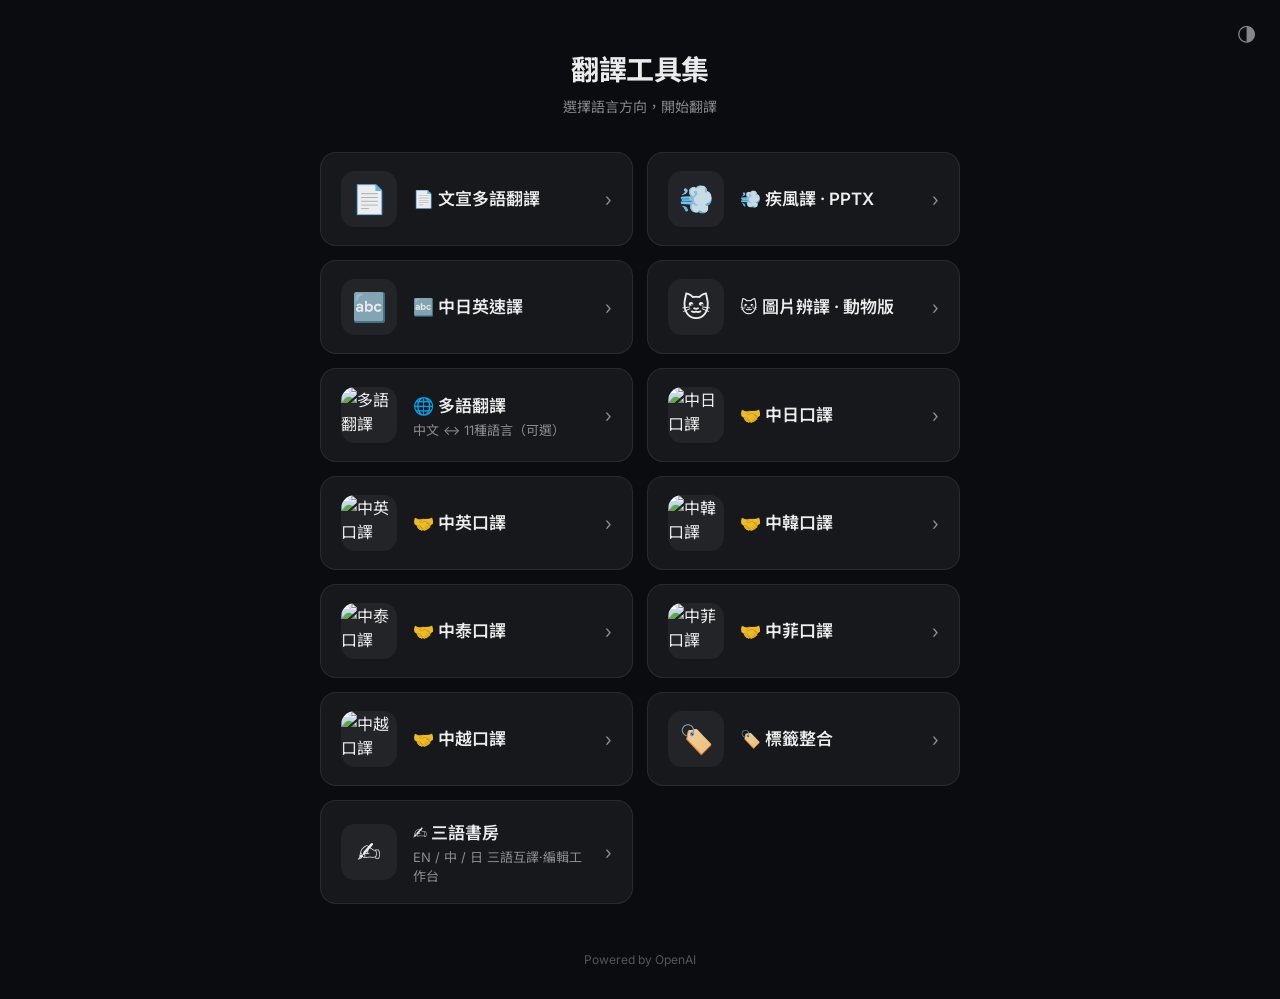
==== index.html @ 83347ee7 "Remove image-recognition and document-translation cards" ====
<!doctype html>
<html lang="zh-Hant" data-theme="dark">
<head>
  <meta charset="utf-8" />
  <meta name="viewport" content="width=device-width, initial-scale=1, viewport-fit=cover" />
  <meta name="apple-mobile-web-app-capable" content="yes" />
  <meta name="apple-mobile-web-app-status-bar-style" content="black-translucent" />
  <meta name="apple-mobile-web-app-title" content="翻譯工具" />
  <title>翻譯工具集</title>

  <link rel="preconnect" href="https://fonts.googleapis.com">
  <link rel="preconnect" href="https://fonts.gstatic.com" crossorigin>
  <link href="https://fonts.googleapis.com/css2?family=Inter:wght@400;500;600;700&family=Noto+Sans+TC:wght@400;500;600&display=swap" rel="stylesheet">

  <style>
    [data-theme="dark"]{
      --bg:#0a0c10;
      --card:rgba(255,255,255,0.05);
      --card-hover:rgba(255,255,255,0.09);
      --text:rgba(255,255,255,0.92);
      --muted:rgba(255,255,255,0.5);
      --accent:#6ee7b7;
      --border:rgba(255,255,255,0.08);
    }
    [data-theme="light"]{
      --bg:#f4f5f7;
      --card:rgba(0,0,0,0.03);
      --card-hover:rgba(0,0,0,0.07);
      --text:rgba(0,0,0,0.88);
      --muted:rgba(0,0,0,0.45);
      --accent:#059669;
      --border:rgba(0,0,0,0.08);
    }

    *{margin:0;padding:0;box-sizing:border-box}
    body{
      background:var(--bg);
      color:var(--text);
      font-family:Inter,"Noto Sans TC",system-ui,-apple-system,sans-serif;
      -webkit-font-smoothing:antialiased;
      min-height:100dvh;
      display:flex;
      flex-direction:column;
      align-items:center;
      padding:env(safe-area-inset-top) 16px 32px;
    }

    /* Header */
    .header{
      text-align:center;
      margin:48px 0 36px;
    }
    .header h1{
      font-size:28px;
      font-weight:700;
      letter-spacing:-0.02em;
      margin-bottom:8px;
    }
    .header p{
      font-size:14px;
      color:var(--muted);
    }

    /* Theme toggle */
    .theme-btn{
      position:fixed;
      top:max(12px, env(safe-area-inset-top));
      right:16px;
      background:none;
      border:none;
      color:var(--muted);
      font-size:22px;
      cursor:pointer;
      z-index:10;
      padding:8px;
      border-radius:8px;
      transition:background 0.2s;
    }
    .theme-btn:hover{background:var(--card-hover)}

    /* Grid */
    .grid{
      display:grid;
      grid-template-columns:1fr;
      gap:14px;
      width:100%;
      max-width:480px;
    }

    /* App card */
    .app-card{
      display:flex;
      align-items:center;
      gap:16px;
      padding:18px 20px;
      background:var(--card);
      border:1px solid var(--border);
      border-radius:16px;
      text-decoration:none;
      color:var(--text);
      transition:background 0.2s, border-color 0.2s, transform 0.15s;
      cursor:pointer;
    }
    .app-card:hover{
      background:var(--card-hover);
      border-color:var(--accent);
      transform:translateY(-2px);
    }
    .app-card:active{
      transform:scale(0.98);
    }

    .app-icon{
      width:56px;
      height:56px;
      border-radius:14px;
      object-fit:cover;
      flex-shrink:0;
      background:var(--card);
    }

    .app-info{
      flex:1;
      min-width:0;
    }
    .app-name{
      font-size:17px;
      font-weight:600;
      margin-bottom:3px;
    }
    .app-desc{
      font-size:13px;
      color:var(--muted);
    }
    .app-arrow{
      font-size:18px;
      color:var(--muted);
      flex-shrink:0;
    }

    /* Footer */
    .footer{
      margin-top:auto;
      padding-top:48px;
      text-align:center;
      font-size:12px;
      color:var(--muted);
      opacity:0.6;
    }

    @media(min-width:600px){
      .grid{
        grid-template-columns:repeat(2, 1fr);
        max-width:640px;
      }
    }
  </style>
</head>
<body>
  <button class="theme-btn" id="themeBtn" title="切換主題">◑</button>

  <div class="header">
    <h1>翻譯工具集</h1>
    <p>選擇語言方向，開始翻譯</p>
  </div>

  <div class="grid" id="appGrid">
    <!-- Apps are rendered by JS from the config below -->
  </div>

  <div class="footer">Powered by OpenAI</div>

  <script>
    // ============================================================
    // APP 清單 — 新增 APP 只要在這裡加一筆即可
    // ============================================================
    const APPS = [
      {
        name: '文宣多語翻譯',
        desc: '',
        url: 'https://kenkenno1.github.io/TAITRA-Translator/TAITRA_Translator_v1.9.4.html',
        icon: '',
        flag: '📄',
      },
      {
        name: '疾風譯 · PPTX',
        desc: '',
        url: 'https://kenkenno1.github.io/Speed-PPTX-Translator/%E7%96%BE%E9%A2%A8%E8%AD%AFv7.html',
        icon: '',
        flag: '💨',
      },
      {
        name: '中日英速譯',
        desc: '',
        url: 'https://kenkenno1.github.io/Trilingual-AI/Gemini%20%E4%B8%89%E8%AA%9E(AI%E5%8A%A9%E6%89%8B).html',
        icon: '',
        flag: '🔤',
      },
      {
        name: '圖片辨譯 · 動物版',
        desc: '',
        url: 'https://kenkenno1.github.io/Pet-OCR/%E8%BE%A8%E8%AD%AF_%E5%8B%95%E7%89%A9%E7%89%88.html',
        icon: '',
        flag: '🐱',
      },
      {
        name: '多語翻譯',
        desc: '中文 ↔ 11種語言（可選）',
        url: 'https://kenkenno1.github.io/multi-lang/',
        icon: 'https://kenkenno1.github.io/multi-lang/icon-180.png?v=2',
        flag: '🌐',
      },
      {
        name: '中日口譯',
        desc: '',
        url: 'https://kenkenno1.github.io/meeting-translator/',
        icon: 'https://kenkenno1.github.io/meeting-translator/icon-180.png?v=2',
        flag: '🤝',
      },
      {
        name: '中英口譯',
        desc: '',
        url: 'https://kenkenno1.github.io/EN-meeting/',
        icon: 'https://kenkenno1.github.io/EN-meeting/icon-180.png?v=1',
        flag: '🤝',
      },
      {
        name: '中韓口譯',
        desc: '',
        url: 'https://kenkenno1.github.io/meeting-translator-zh-ko/',
        icon: 'https://kenkenno1.github.io/meeting-translator-zh-ko/icon-180.png?v=1',
        flag: '🤝',
      },
      {
        name: '中泰口譯',
        desc: '',
        url: 'https://kenkenno1.github.io/meeting-translator-zh-th/',
        icon: 'https://kenkenno1.github.io/meeting-translator-zh-th/icon-180.png?v=1',
        flag: '🤝',
      },
      {
        name: '中菲口譯',
        desc: '',
        url: 'https://kenkenno1.github.io/meeting-translator-zh-fil/',
        icon: 'https://kenkenno1.github.io/meeting-translator-zh-fil/icon-180.png?v=1',
        flag: '🤝',
      },
      {
        name: '中越口譯',
        desc: '',
        url: 'https://kenkenno1.github.io/meeting-translator-zh-vie/',
        icon: 'https://kenkenno1.github.io/meeting-translator-zh-vie/icon-180.png?v=1',
        flag: '🤝',
      },
      {
        name: '標籤整合',
        desc: '',
        url: 'https://kenkenno1.github.io/Tagmerge_Preanalysis/PPT_v21_0_PreAnalysis.html',
        icon: '',
        flag: '🏷️',
      },
      {
        name: '三語書房',
        desc: 'EN / 中 / 日 三語互譯·編輯工作台',
        url: 'https://kenkenno1.github.io/Trilingual-Cabinet/三語書房 v2.html',
        icon: '',
        flag: '✍️',
      },
    ];

    // Render cards
    const grid = document.getElementById('appGrid');
    APPS.forEach(app => {
      const a = document.createElement('a');
      a.className = 'app-card';
      a.href = app.url;
      a.target = '_blank';
      a.rel = 'noopener';
      a.innerHTML = `
        ${app.customIcon
          ? app.customIcon
          : app.icon
            ? `<img class="app-icon" src="${app.icon}" alt="${app.name}" loading="lazy" />`
            : `<span class="app-icon" style="display:flex;align-items:center;justify-content:center;font-size:28px">${app.flag}</span>`}
        <div class="app-info">
          <div class="app-name">${app.flag} ${app.name}</div>
          <div class="app-desc">${app.desc}</div>
        </div>
        <span class="app-arrow">›</span>
      `;
      grid.appendChild(a);
    });

    // Theme toggle
    const themeBtn = document.getElementById('themeBtn');
    let theme = localStorage.getItem('hub_theme') || 'dark';
    applyTheme(theme);

    themeBtn.addEventListener('click', () => {
      theme = theme === 'dark' ? 'light' : 'dark';
      applyTheme(theme);
    });

    function applyTheme(t) {
      theme = t;
      document.documentElement.setAttribute('data-theme', t);
      localStorage.setItem('hub_theme', t);
      themeBtn.textContent = t === 'dark' ? '◑' : '◐';
    }
  </script>
</body>
</html>
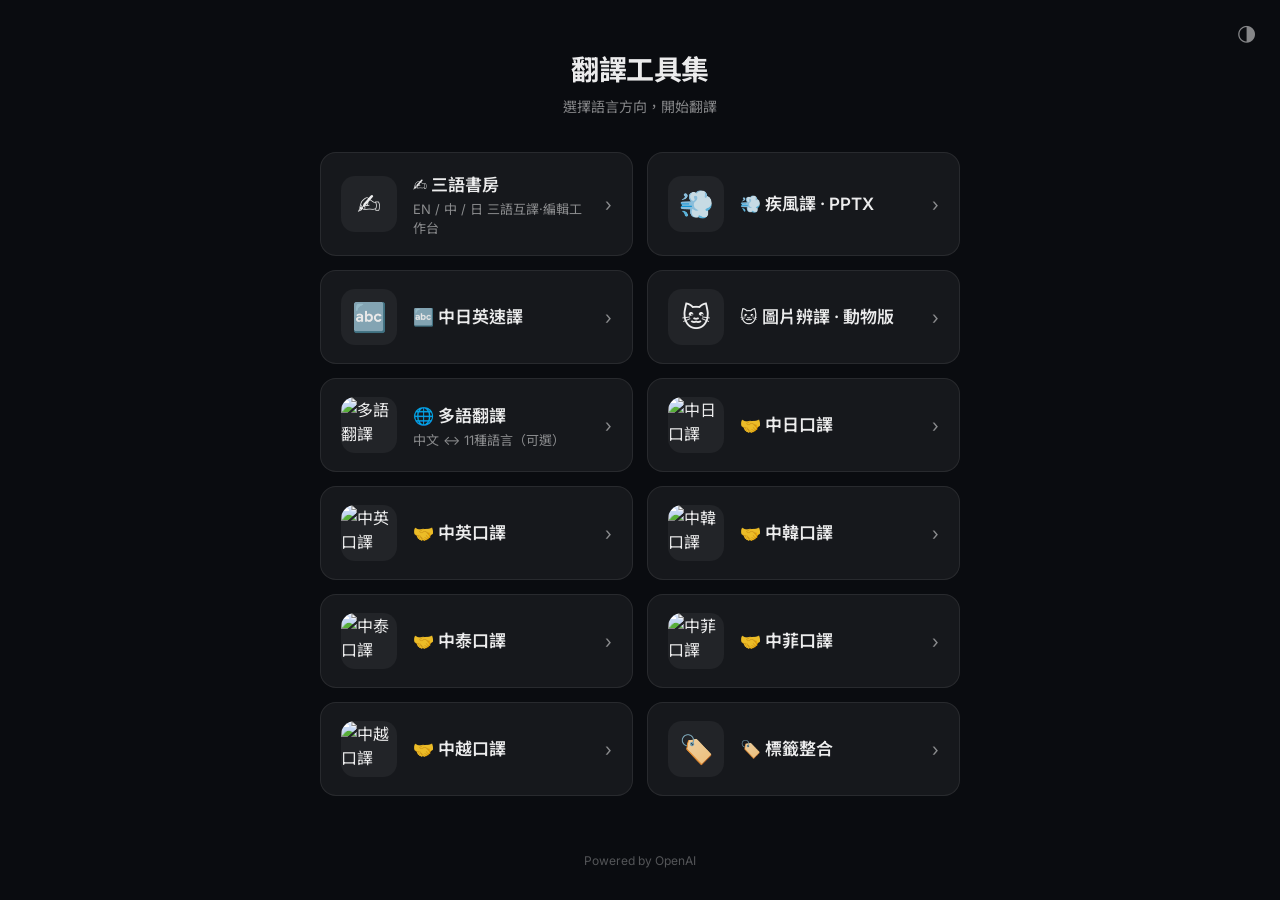
==== commit 807ba69d: "Remove TAITRA card; move 三語書房 to top" ====
--- a/index.html
+++ b/index.html
@@ -176,11 +176,11 @@
     // ============================================================
     const APPS = [
       {
-        name: '文宣多語翻譯',
-        desc: '',
-        url: 'https://kenkenno1.github.io/TAITRA-Translator/TAITRA_Translator_v1.9.4.html',
-        icon: '',
-        flag: '📄',
+        name: '三語書房',
+        desc: 'EN / 中 / 日 三語互譯·編輯工作台',
+        url: 'https://kenkenno1.github.io/Trilingual-Cabinet/三語書房 v2.html',
+        icon: '',
+        flag: '✍️',
       },
       {
         name: '疾風譯 · PPTX',
@@ -258,13 +258,6 @@
         url: 'https://kenkenno1.github.io/Tagmerge_Preanalysis/PPT_v21_0_PreAnalysis.html',
         icon: '',
         flag: '🏷️',
-      },
-      {
-        name: '三語書房',
-        desc: 'EN / 中 / 日 三語互譯·編輯工作台',
-        url: 'https://kenkenno1.github.io/Trilingual-Cabinet/三語書房 v2.html',
-        icon: '',
-        flag: '✍️',
       },
     ];
 
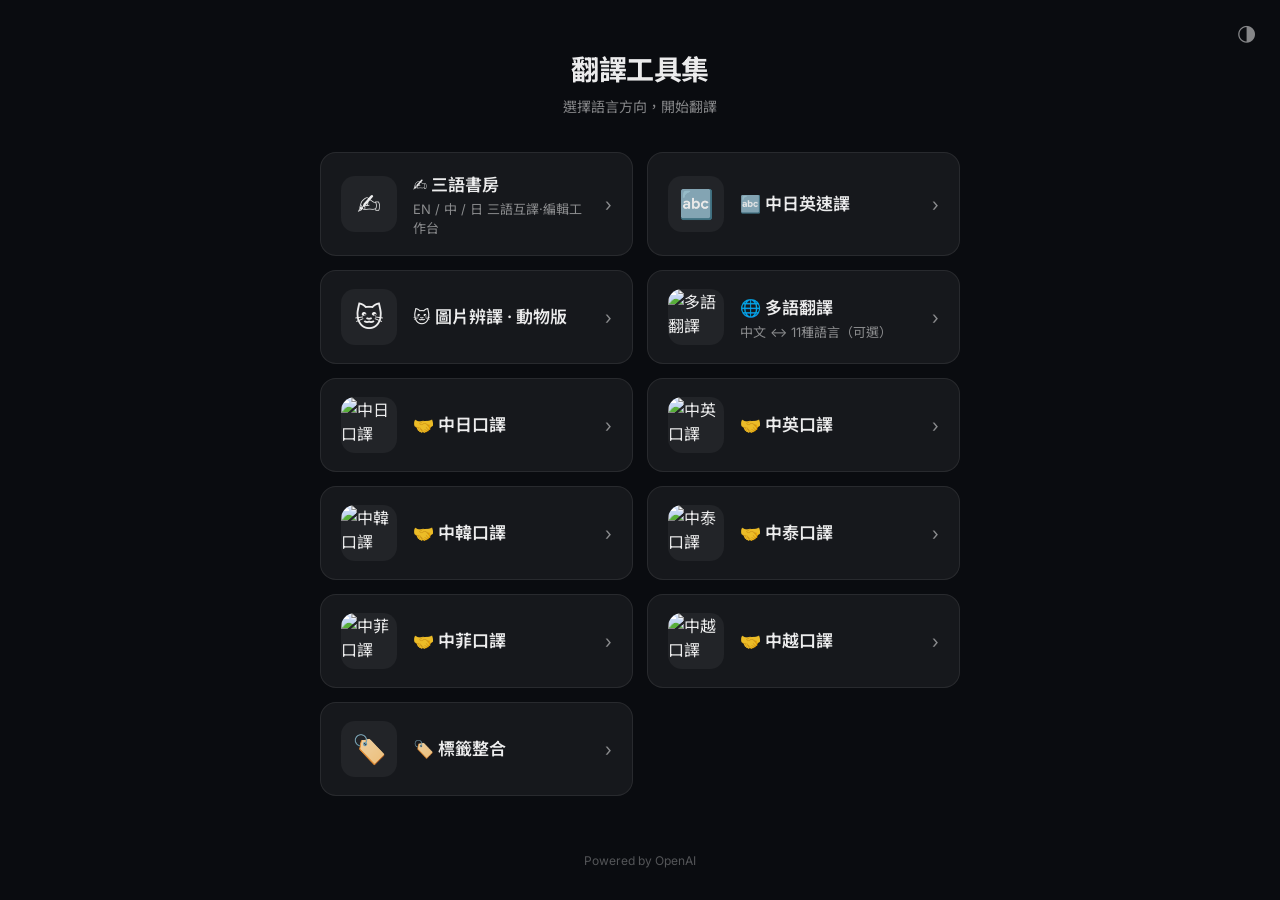
==== commit c33ff535: "Remove 疾風譯 PPTX card" ====
--- a/index.html
+++ b/index.html
@@ -181,13 +181,6 @@
         url: 'https://kenkenno1.github.io/Trilingual-Cabinet/三語書房 v2.html',
         icon: '',
         flag: '✍️',
-      },
-      {
-        name: '疾風譯 · PPTX',
-        desc: '',
-        url: 'https://kenkenno1.github.io/Speed-PPTX-Translator/%E7%96%BE%E9%A2%A8%E8%AD%AFv7.html',
-        icon: '',
-        flag: '💨',
       },
       {
         name: '中日英速譯',
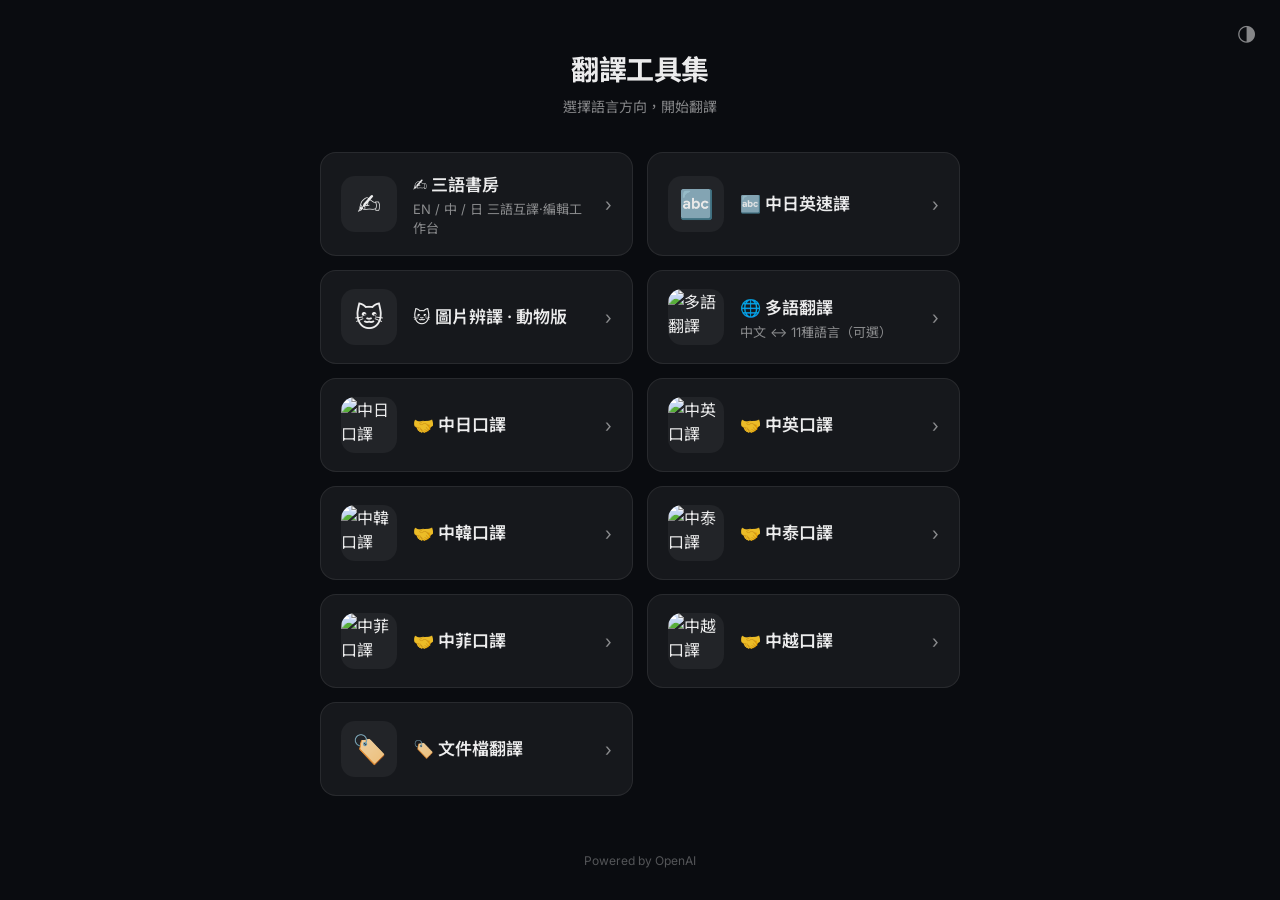
==== commit 53d4cea9: "Rename 標籤整合 card to 文件檔翻譯" ====
--- a/index.html
+++ b/index.html
@@ -246,7 +246,7 @@
         flag: '🤝',
       },
       {
-        name: '標籤整合',
+        name: '文件檔翻譯',
         desc: '',
         url: 'https://kenkenno1.github.io/Tagmerge_Preanalysis/PPT_v21_0_PreAnalysis.html',
         icon: '',
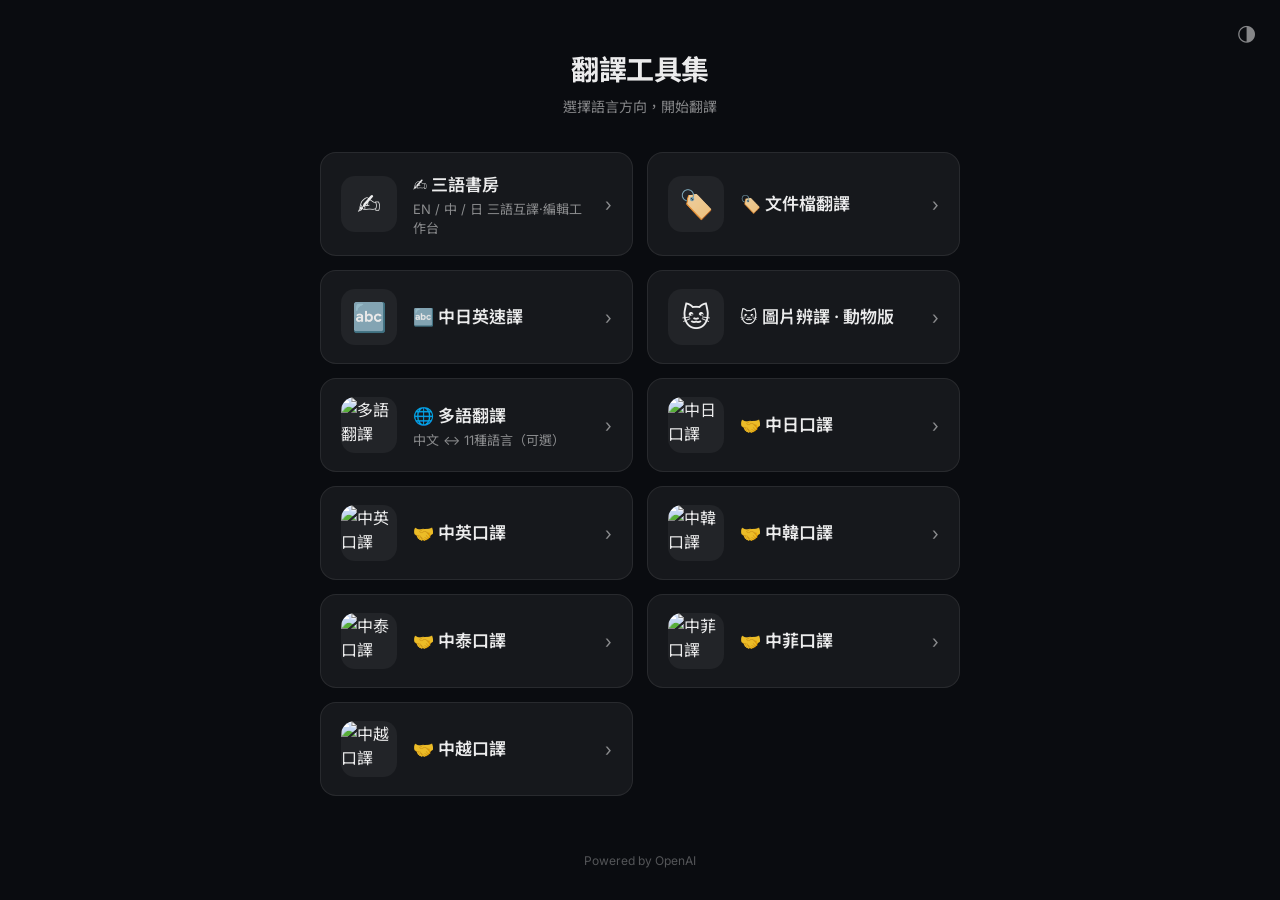
==== commit ce166ce8: "Move 文件檔翻譯 card to top row (#2)" ====
--- a/index.html
+++ b/index.html
@@ -183,6 +183,13 @@
         flag: '✍️',
       },
       {
+        name: '文件檔翻譯',
+        desc: '',
+        url: 'https://kenkenno1.github.io/Tagmerge_Preanalysis/PPT_v21_0_PreAnalysis.html',
+        icon: '',
+        flag: '🏷️',
+      },
+      {
         name: '中日英速譯',
         desc: '',
         url: 'https://kenkenno1.github.io/Trilingual-AI/Gemini%20%E4%B8%89%E8%AA%9E(AI%E5%8A%A9%E6%89%8B).html',
@@ -244,13 +251,6 @@
         url: 'https://kenkenno1.github.io/meeting-translator-zh-vie/',
         icon: 'https://kenkenno1.github.io/meeting-translator-zh-vie/icon-180.png?v=1',
         flag: '🤝',
-      },
-      {
-        name: '文件檔翻譯',
-        desc: '',
-        url: 'https://kenkenno1.github.io/Tagmerge_Preanalysis/PPT_v21_0_PreAnalysis.html',
-        icon: '',
-        flag: '🏷️',
       },
     ];
 
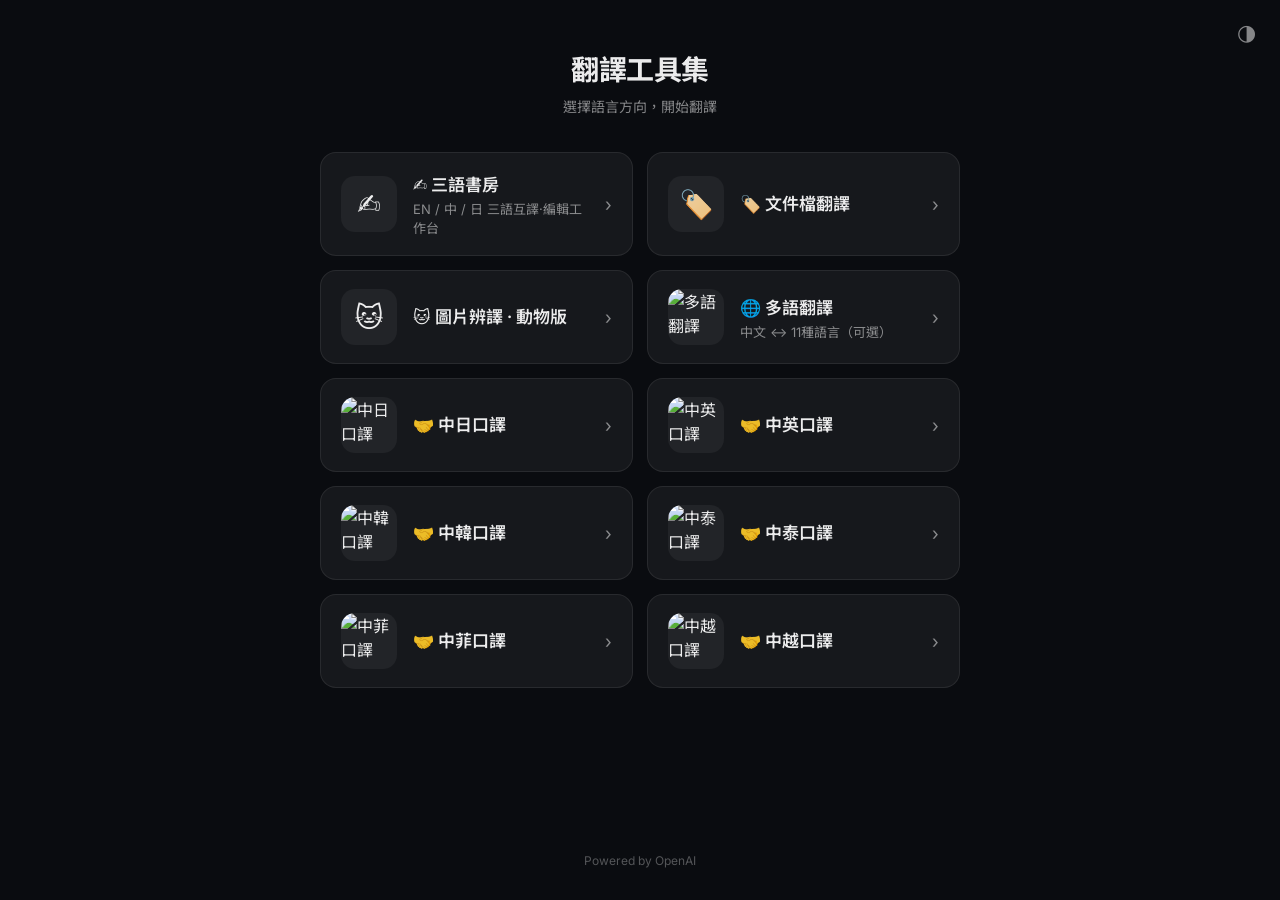
==== commit f7088d4d: "Remove 中日英速譯 card" ====
--- a/index.html
+++ b/index.html
@@ -188,13 +188,6 @@
         url: 'https://kenkenno1.github.io/Tagmerge_Preanalysis/PPT_v21_0_PreAnalysis.html',
         icon: '',
         flag: '🏷️',
-      },
-      {
-        name: '中日英速譯',
-        desc: '',
-        url: 'https://kenkenno1.github.io/Trilingual-AI/Gemini%20%E4%B8%89%E8%AA%9E(AI%E5%8A%A9%E6%89%8B).html',
-        icon: '',
-        flag: '🔤',
       },
       {
         name: '圖片辨譯 · 動物版',
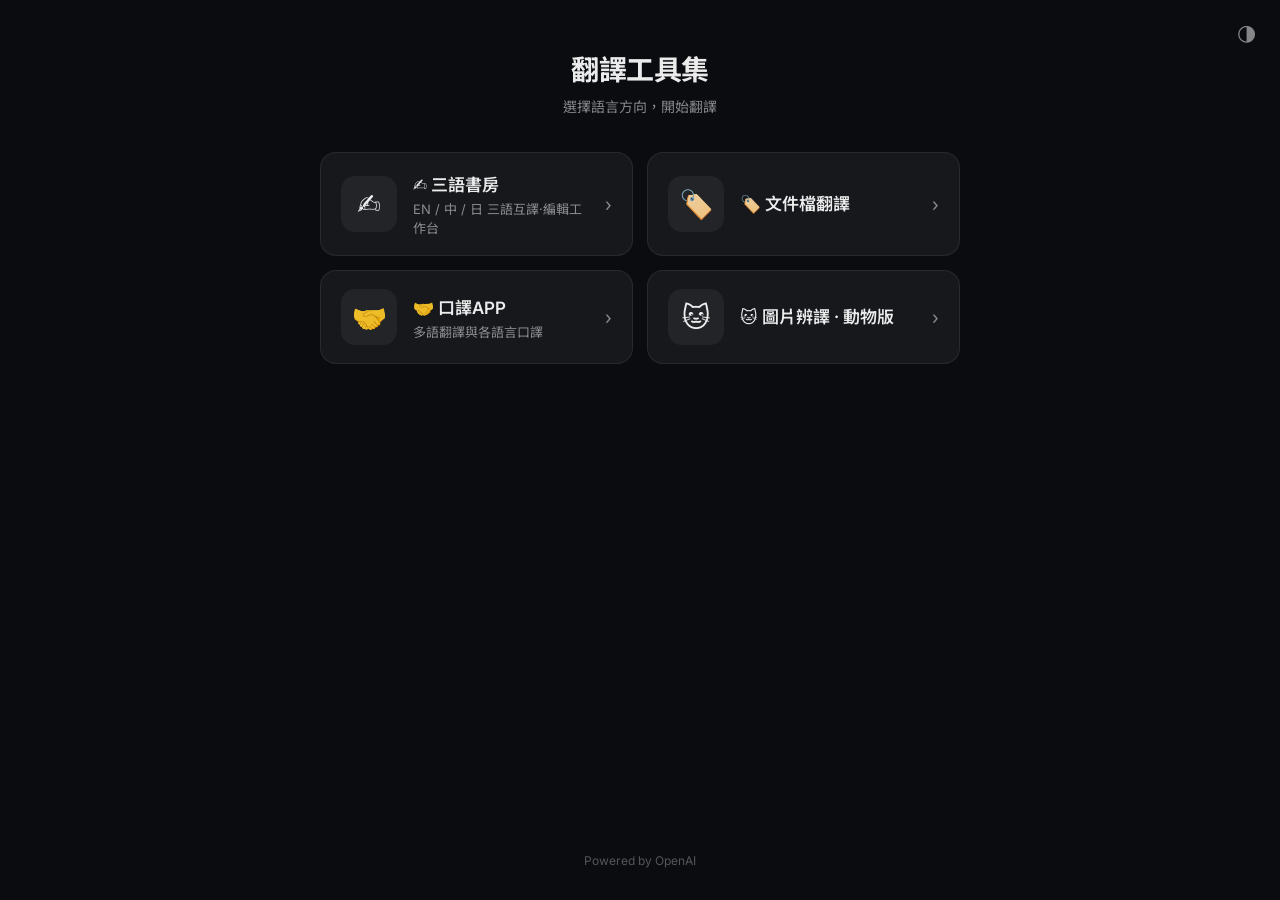
==== commit 37f12bca: "Move 7 cards to interpretation-hub; add 口譯APP entry at #3" ====
--- a/index.html
+++ b/index.html
@@ -190,60 +190,18 @@
         flag: '🏷️',
       },
       {
+        name: '口譯APP',
+        desc: '多語翻譯與各語言口譯',
+        url: 'https://kenkenno1.github.io/interpretation-hub/',
+        icon: '',
+        flag: '🤝',
+      },
+      {
         name: '圖片辨譯 · 動物版',
         desc: '',
         url: 'https://kenkenno1.github.io/Pet-OCR/%E8%BE%A8%E8%AD%AF_%E5%8B%95%E7%89%A9%E7%89%88.html',
         icon: '',
         flag: '🐱',
-      },
-      {
-        name: '多語翻譯',
-        desc: '中文 ↔ 11種語言（可選）',
-        url: 'https://kenkenno1.github.io/multi-lang/',
-        icon: 'https://kenkenno1.github.io/multi-lang/icon-180.png?v=2',
-        flag: '🌐',
-      },
-      {
-        name: '中日口譯',
-        desc: '',
-        url: 'https://kenkenno1.github.io/meeting-translator/',
-        icon: 'https://kenkenno1.github.io/meeting-translator/icon-180.png?v=2',
-        flag: '🤝',
-      },
-      {
-        name: '中英口譯',
-        desc: '',
-        url: 'https://kenkenno1.github.io/EN-meeting/',
-        icon: 'https://kenkenno1.github.io/EN-meeting/icon-180.png?v=1',
-        flag: '🤝',
-      },
-      {
-        name: '中韓口譯',
-        desc: '',
-        url: 'https://kenkenno1.github.io/meeting-translator-zh-ko/',
-        icon: 'https://kenkenno1.github.io/meeting-translator-zh-ko/icon-180.png?v=1',
-        flag: '🤝',
-      },
-      {
-        name: '中泰口譯',
-        desc: '',
-        url: 'https://kenkenno1.github.io/meeting-translator-zh-th/',
-        icon: 'https://kenkenno1.github.io/meeting-translator-zh-th/icon-180.png?v=1',
-        flag: '🤝',
-      },
-      {
-        name: '中菲口譯',
-        desc: '',
-        url: 'https://kenkenno1.github.io/meeting-translator-zh-fil/',
-        icon: 'https://kenkenno1.github.io/meeting-translator-zh-fil/icon-180.png?v=1',
-        flag: '🤝',
-      },
-      {
-        name: '中越口譯',
-        desc: '',
-        url: 'https://kenkenno1.github.io/meeting-translator-zh-vie/',
-        icon: 'https://kenkenno1.github.io/meeting-translator-zh-vie/icon-180.png?v=1',
-        flag: '🤝',
       },
     ];
 
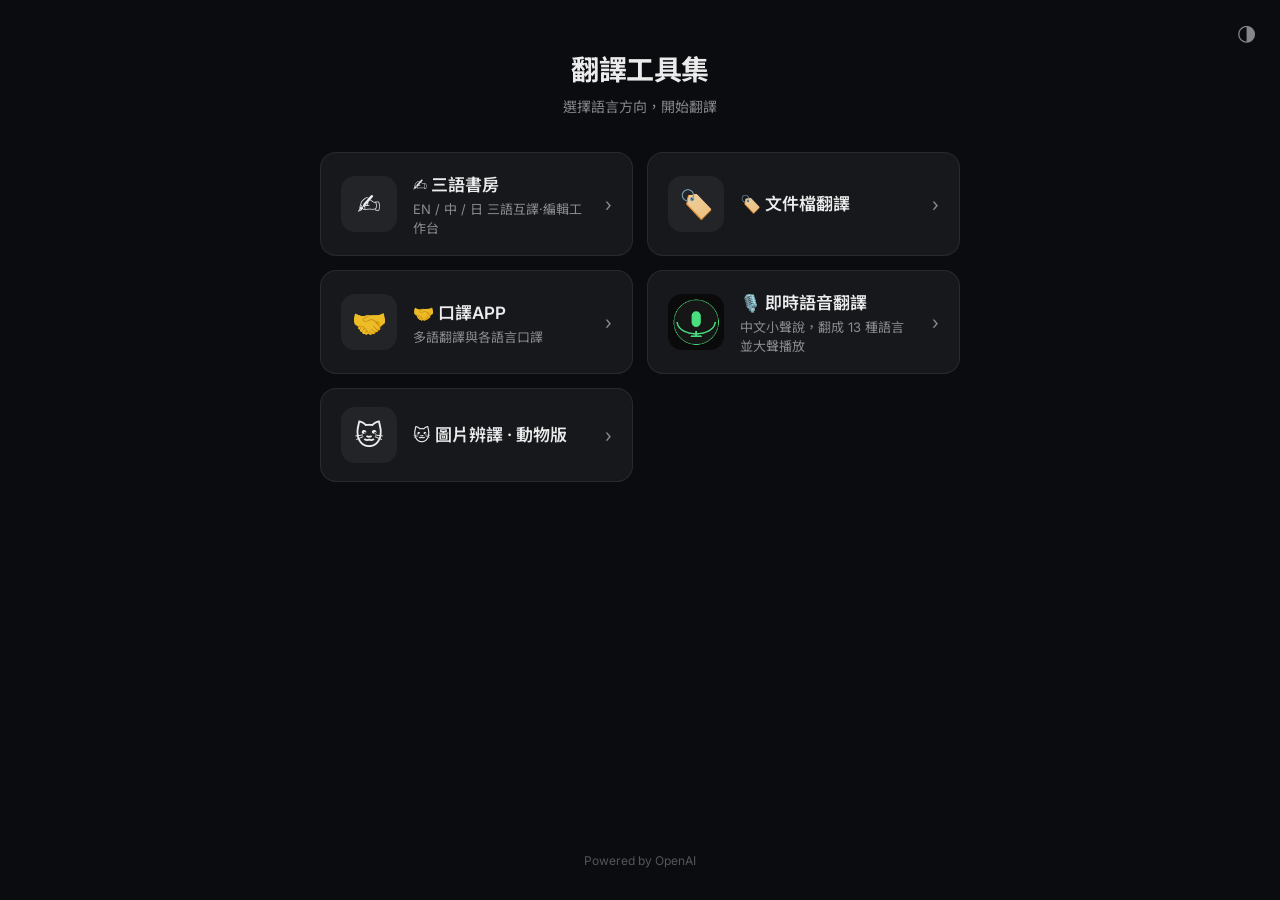
==== commit f515ed9d: "Add realtime voice translator PWA" ====
--- a/index.html
+++ b/index.html
@@ -189,18 +189,25 @@
         icon: '',
         flag: '🏷️',
       },
-      {
-        name: '口譯APP',
-        desc: '多語翻譯與各語言口譯',
-        url: 'https://kenkenno1.github.io/interpretation-hub/',
-        icon: '',
-        flag: '🤝',
-      },
-      {
-        name: '圖片辨譯 · 動物版',
-        desc: '',
-        url: 'https://kenkenno1.github.io/Pet-OCR/%E8%BE%A8%E8%AD%AF_%E5%8B%95%E7%89%A9%E7%89%88.html',
-        icon: '',
+      {
+        name: '口譯APP',
+        desc: '多語翻譯與各語言口譯',
+        url: 'https://kenkenno1.github.io/interpretation-hub/',
+        icon: '',
+        flag: '🤝',
+      },
+      {
+        name: '即時語音翻譯',
+        desc: '中文小聲說，翻成 13 種語言並大聲播放',
+        url: './voice-translator/',
+        icon: './voice-translator/icon-192.png',
+        flag: '🎙️',
+      },
+      {
+        name: '圖片辨譯 · 動物版',
+        desc: '',
+        url: 'https://kenkenno1.github.io/Pet-OCR/%E8%BE%A8%E8%AD%AF_%E5%8B%95%E7%89%A9%E7%89%88.html',
+        icon: '',
         flag: '🐱',
       },
     ];
